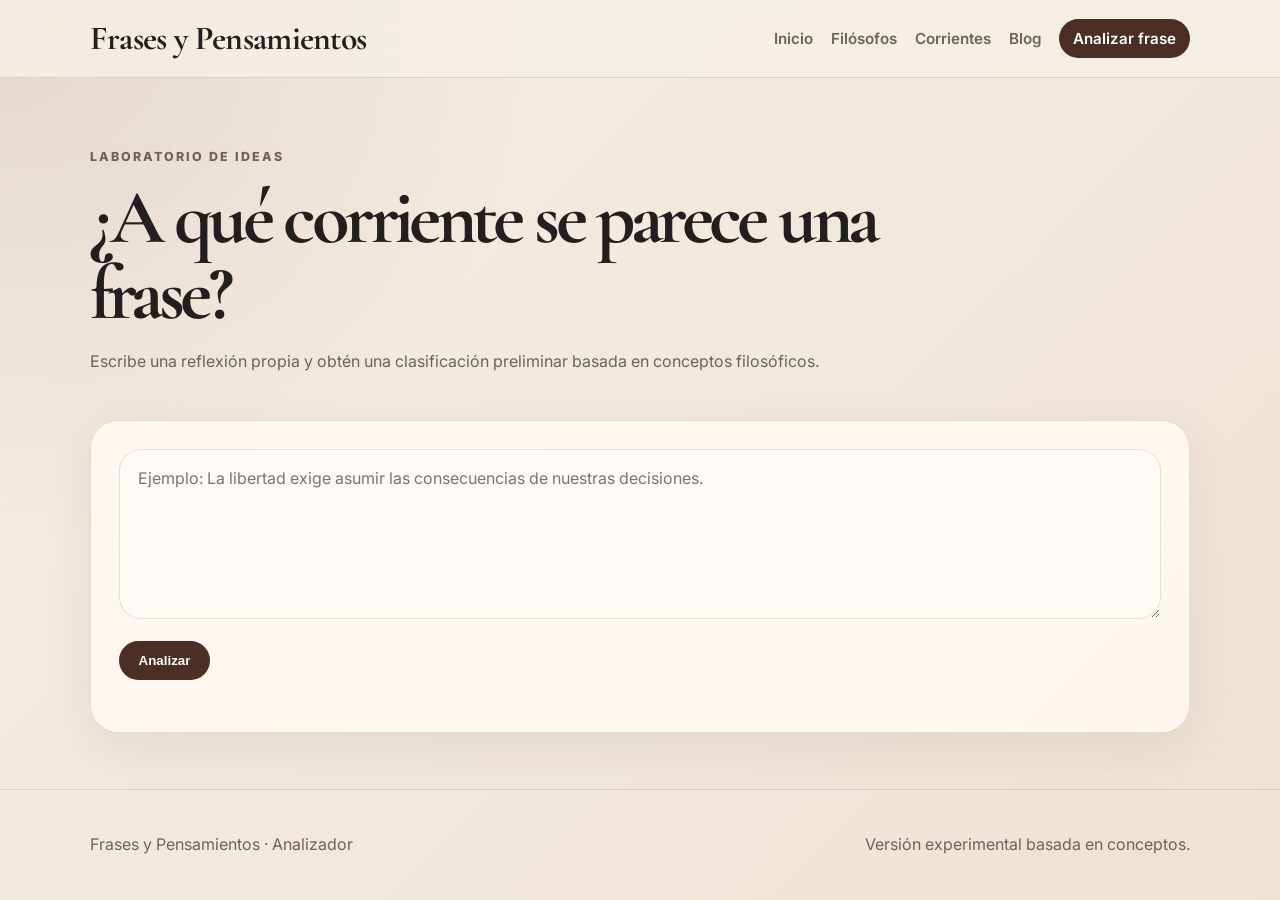
==== analizador.html @ dbc9910f "Agregar analizador filosofico v1" ====
<!DOCTYPE html><html lang='es'><head><meta charset='UTF-8'><meta name='viewport' content='width=device-width, initial-scale=1.0'><title>Analizador | Frases y Pensamientos</title><link rel='preconnect' href='https://fonts.googleapis.com'><link rel='preconnect' href='https://fonts.gstatic.com' crossorigin><link href='https://fonts.googleapis.com/css2?family=Cormorant+Garamond:wght@500;600;700&family=Inter:wght@400;500;600;700&display=swap' rel='stylesheet'><link rel='stylesheet' href='styles.css'></head><body><header class='site-header'><a class='brand' href='index.html'>Frases y Pensamientos</a><nav class='nav'><a href='index.html'>Inicio</a><a href='filosofos.html'>Filósofos</a><a href='corrientes.html'>Corrientes</a><a href='blog.html'>Blog</a><a class='active nav-cta' href='analizador.html'>Analizar frase</a></nav><button class='menu-btn' id='menuBtn'>☰</button></header><main><section class='page-intro'><p class='eyebrow'>Laboratorio de ideas</p><h1>¿A qué corriente se parece una frase?</h1><p>Escribe una reflexión propia y obtén una clasificación preliminar basada en conceptos filosóficos.</p></section><section class='analyzer-panel'><textarea id='phraseInput' placeholder='Ejemplo: La libertad exige asumir las consecuencias de nuestras decisiones.'></textarea><div style='margin-top:18px'><button id='analyzeBtn'>Analizar</button></div><div id='analysisOutput' class='results' style='margin-top:24px'></div></section></main><footer class='footer'><p>Frases y Pensamientos · Analizador</p><p>Versión experimental basada en conceptos.</p></footer><script src='script.js'></script></body></html>
---- styles.css ----
:root {
  --bg: #f5efe6;
  --bg-soft: #fffaf2;
  --text: #231f20;
  --muted: #6f6258;
  --line: rgba(35, 31, 32, 0.12);
  --accent: #8a5a44;
  --accent-dark: #4b2e24;
  --card: rgba(255, 250, 242, 0.86);
  --shadow: 0 24px 70px rgba(47, 33, 24, 0.12);
}

* { box-sizing: border-box; }

body {
  margin: 0;
  font-family: 'Inter', system-ui, sans-serif;
  color: var(--text);
  background:
    radial-gradient(circle at top left, rgba(138, 90, 68, 0.16), transparent 34rem),
    linear-gradient(135deg, var(--bg), #efe2d3);
  min-height: 100vh;
}

img { max-width: 100%; display: block; }

a { color: inherit; text-decoration: none; }

.site-header {
  position: sticky;
  top: 0;
  z-index: 20;
  display: flex;
  align-items: center;
  justify-content: space-between;
  gap: 24px;
  padding: 18px 7vw;
  background: rgba(245, 239, 230, 0.82);
  backdrop-filter: blur(18px);
  border-bottom: 1px solid var(--line);
}

.brand {
  font-family: 'Cormorant Garamond', serif;
  font-size: clamp(1.5rem, 3vw, 2.1rem);
  font-weight: 700;
  letter-spacing: -0.02em;
}

.nav { display: flex; align-items: center; gap: 18px; font-size: 0.95rem; }
.nav a { color: var(--muted); font-weight: 600; }
.nav a:hover, .nav a.active { color: var(--accent-dark); }
.nav-cta {
  padding: 10px 14px;
  border-radius: 999px;
  background: var(--accent-dark);
  color: #fff !important;
}

.menu-btn { display: none; border: 0; background: transparent; font-size: 1.8rem; }

main { padding: 0 7vw 56px; }

.hero {
  display: grid;
  grid-template-columns: 1.08fr 0.92fr;
  gap: 48px;
  align-items: center;
  min-height: calc(100vh - 80px);
  padding: 42px 0;
}

.eyebrow {
  margin: 0 0 12px;
  color: var(--accent);
  font-size: 0.78rem;
  font-weight: 800;
  text-transform: uppercase;
  letter-spacing: 0.16em;
}

h1, h2, h3 {
  font-family: 'Cormorant Garamond', serif;
  line-height: 0.98;
  margin: 0;
}

h1 { font-size: clamp(3rem, 7vw, 6.6rem); letter-spacing: -0.06em; }
h2 { font-size: clamp(2.2rem, 4vw, 4rem); letter-spacing: -0.04em; }
h3 { font-size: 1.8rem; }

.hero-text, .section p, .page-intro p, .card p { color: var(--muted); line-height: 1.8; }
.hero-text { max-width: 720px; font-size: 1.12rem; }

.search-box {
  display: flex;
  gap: 10px;
  margin: 26px 0 18px;
  padding: 8px;
  border: 1px solid var(--line);
  background: rgba(255,255,255,0.5);
  border-radius: 999px;
  box-shadow: var(--shadow);
}
.search-box input {
  flex: 1;
  border: 0;
  outline: 0;
  background: transparent;
  padding: 14px 18px;
  font-size: 1rem;
  color: var(--text);
}
button, .button {
  border: 0;
  border-radius: 999px;
  padding: 12px 20px;
  background: var(--accent-dark);
  color: #fff;
  font-weight: 800;
  cursor: pointer;
}
button:hover, .button:hover { filter: brightness(1.08); }

.hero-card { position: relative; }
.hero-card img {
  width: 100%;
  min-height: 540px;
  object-fit: cover;
  border-radius: 38px;
  box-shadow: var(--shadow);
  filter: saturate(0.72) contrast(0.96);
}
.quote-card {
  position: absolute;
  left: -30px;
  bottom: 36px;
  max-width: 360px;
  padding: 24px;
  background: rgba(255, 250, 242, 0.9);
  backdrop-filter: blur(16px);
  border: 1px solid var(--line);
  border-radius: 24px;
  box-shadow: var(--shadow);
}
.quote-card p { font-family: 'Cormorant Garamond', serif; font-size: 1.7rem; margin: 0 0 10px; }
.quote-card span { color: var(--muted); font-weight: 700; font-size: 0.88rem; }

.section { padding: 70px 0; }
.intro-grid, .cards-grid, .blog-grid {
  display: grid;
  grid-template-columns: repeat(3, 1fr);
  gap: 22px;
}
.feature-card, .card, .result-item, .analyzer-panel {
  background: var(--card);
  border: 1px solid var(--line);
  border-radius: 28px;
  padding: 28px;
  box-shadow: 0 16px 50px rgba(47, 33, 24, 0.08);
}
.feature-card a { color: var(--accent-dark); font-weight: 800; }

.split-section {
  display: grid;
  grid-template-columns: 1fr 1fr;
  gap: 32px;
  align-items: center;
}
.concept-cloud { display: flex; flex-wrap: wrap; gap: 14px; }
.concept-cloud span, .tag {
  border: 1px solid var(--line);
  border-radius: 999px;
  padding: 12px 16px;
  background: rgba(255,255,255,0.45);
  color: var(--accent-dark);
  font-weight: 800;
}

.page-intro { padding: 68px 0 28px; max-width: 900px; }
.page-intro h1 { font-size: clamp(3.1rem, 6vw, 5.8rem); }
.page-tools { margin: 22px 0 34px; max-width: 760px; }
.card img { width: 100%; height: 230px; object-fit: cover; border-radius: 20px; margin-bottom: 20px; filter: saturate(.75); }
.card-meta { display: flex; flex-wrap: wrap; gap: 8px; margin: 14px 0; }
.small { font-size: .9rem; color: var(--muted); }

.results { display: grid; gap: 14px; margin-top: 18px; }
.result-item h3 { margin-bottom: 8px; }
.result-type { color: var(--accent); font-weight: 900; font-size: .72rem; letter-spacing: .13em; text-transform: uppercase; }

.analyzer-panel textarea {
  width: 100%;
  min-height: 170px;
  border: 1px solid var(--line);
  background: rgba(255,255,255,.5);
  border-radius: 22px;
  padding: 18px;
  outline: 0;
  font-family: inherit;
  font-size: 1rem;
  resize: vertical;
}
.score-list { display: grid; gap: 12px; margin-top: 22px; }
.score-row { background: rgba(255,255,255,.5); border: 1px solid var(--line); padding: 16px; border-radius: 18px; }
.score-bar { height: 9px; background: rgba(35,31,32,.1); border-radius: 99px; overflow: hidden; margin-top: 10px; }
.score-fill { height: 100%; background: var(--accent-dark); border-radius: 99px; }

.footer {
  border-top: 1px solid var(--line);
  padding: 28px 7vw;
  color: var(--muted);
  display: flex;
  justify-content: space-between;
  gap: 20px;
}

@media (max-width: 900px) {
  .menu-btn { display: block; }
  .nav {
    display: none;
    position: absolute;
    top: 72px;
    left: 7vw;
    right: 7vw;
    flex-direction: column;
    align-items: flex-start;
    padding: 18px;
    background: var(--bg-soft);
    border: 1px solid var(--line);
    border-radius: 22px;
    box-shadow: var(--shadow);
  }
  .nav.open { display: flex; }
  .hero, .split-section { grid-template-columns: 1fr; min-height: auto; }
  .hero-card img { min-height: 360px; }
  .quote-card { position: static; margin-top: 16px; max-width: none; }
  .intro-grid, .cards-grid, .blog-grid { grid-template-columns: 1fr; }
  .search-box { border-radius: 24px; flex-direction: column; }
  .footer { flex-direction: column; }
}
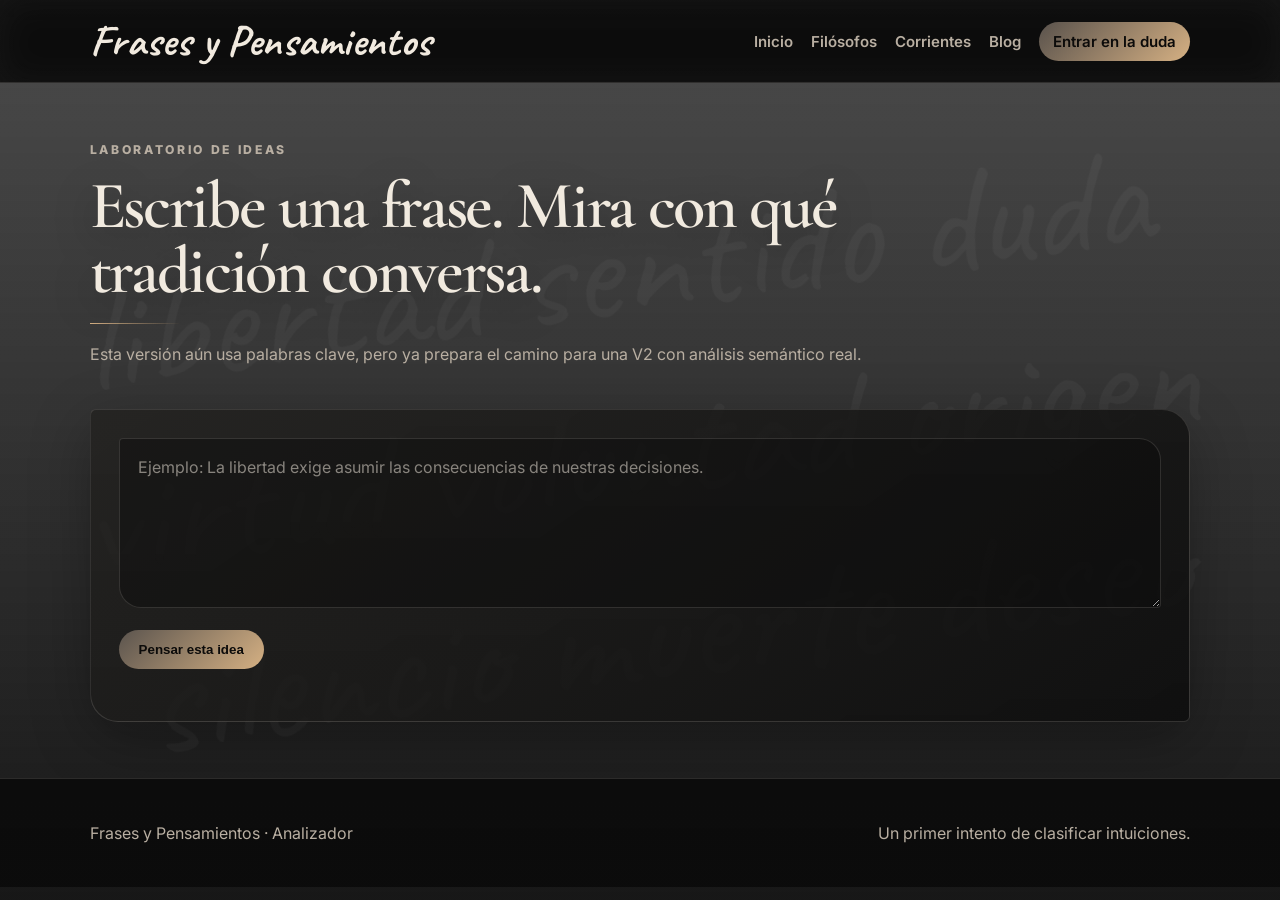
==== commit 9fcef25e: "Ajustar analizador a experiencia reflexiva v1.2" ====
--- a/analizador.html
+++ b/analizador.html
@@ -1 +1 @@
-<!DOCTYPE html><html lang='es'><head><meta charset='UTF-8'><meta name='viewport' content='width=device-width, initial-scale=1.0'><title>Analizador | Frases y Pensamientos</title><link rel='preconnect' href='https://fonts.googleapis.com'><link rel='preconnect' href='https://fonts.gstatic.com' crossorigin><link href='https://fonts.googleapis.com/css2?family=Cormorant+Garamond:wght@500;600;700&family=Inter:wght@400;500;600;700&display=swap' rel='stylesheet'><link rel='stylesheet' href='styles.css'></head><body><header class='site-header'><a class='brand' href='index.html'>Frases y Pensamientos</a><nav class='nav'><a href='index.html'>Inicio</a><a href='filosofos.html'>Filósofos</a><a href='corrientes.html'>Corrientes</a><a href='blog.html'>Blog</a><a class='active nav-cta' href='analizador.html'>Analizar frase</a></nav><button class='menu-btn' id='menuBtn'>☰</button></header><main><section class='page-intro'><p class='eyebrow'>Laboratorio de ideas</p><h1>¿A qué corriente se parece una frase?</h1><p>Escribe una reflexión propia y obtén una clasificación preliminar basada en conceptos filosóficos.</p></section><section class='analyzer-panel'><textarea id='phraseInput' placeholder='Ejemplo: La libertad exige asumir las consecuencias de nuestras decisiones.'></textarea><div style='margin-top:18px'><button id='analyzeBtn'>Analizar</button></div><div id='analysisOutput' class='results' style='margin-top:24px'></div></section></main><footer class='footer'><p>Frases y Pensamientos · Analizador</p><p>Versión experimental basada en conceptos.</p></footer><script src='script.js'></script></body></html>+<!DOCTYPE html><html lang='es'><head><meta charset='UTF-8'><meta name='viewport' content='width=device-width, initial-scale=1.0'><title>Analizador | Frases y Pensamientos</title><link rel='preconnect' href='https://fonts.googleapis.com'><link rel='preconnect' href='https://fonts.gstatic.com' crossorigin><link href='https://fonts.googleapis.com/css2?family=Caveat:wght@500;600;700&family=Cormorant+Garamond:wght@500;600;700&family=Inter:wght@400;500;600;700&display=swap' rel='stylesheet'><link rel='stylesheet' href='styles.css'></head><body><header class='site-header'><a class='brand' href='index.html'>Frases y Pensamientos</a><nav class='nav'><a href='index.html'>Inicio</a><a href='filosofos.html'>Filósofos</a><a href='corrientes.html'>Corrientes</a><a href='blog.html'>Blog</a><a class='active nav-cta' href='analizador.html'>Entrar en la duda</a></nav><button class='menu-btn' id='menuBtn'>☰</button></header><main><section class='page-intro'><p class='eyebrow'>Laboratorio de ideas</p><h1>Escribe una frase. Mira con qué tradición conversa.</h1><p>Esta versión aún usa palabras clave, pero ya prepara el camino para una V2 con análisis semántico real.</p></section><section class='analyzer-panel'><textarea id='phraseInput' placeholder='Ejemplo: La libertad exige asumir las consecuencias de nuestras decisiones.'></textarea><div style='margin-top:18px'><button id='analyzeBtn'>Pensar esta idea</button></div><div id='analysisOutput' class='results' style='margin-top:24px'></div></section></main><footer class='footer'><p>Frases y Pensamientos · Analizador</p><p>Un primer intento de clasificar intuiciones.</p></footer><script src='script.js'></script></body></html>
--- a/styles.css
+++ b/styles.css
@@ -1,29 +1,48 @@
 :root {
-  --bg: #f5efe6;
-  --bg-soft: #fffaf2;
-  --text: #231f20;
-  --muted: #6f6258;
-  --line: rgba(35, 31, 32, 0.12);
-  --accent: #8a5a44;
-  --accent-dark: #4b2e24;
-  --card: rgba(255, 250, 242, 0.86);
-  --shadow: 0 24px 70px rgba(47, 33, 24, 0.12);
+  --bg: #0f0f0f;
+  --bg-soft: #191817;
+  --text: #f1eadf;
+  --muted: #b9afa2;
+  --line: rgba(241, 234, 223, 0.14);
+  --accent: #a67c52;
+  --accent-dark: #d5b083;
+  --card: rgba(27, 26, 25, 0.82);
+  --shadow: 0 28px 90px rgba(0, 0, 0, 0.48);
 }
 
 * { box-sizing: border-box; }
-
+html { scroll-behavior: smooth; }
 body {
   margin: 0;
   font-family: 'Inter', system-ui, sans-serif;
   color: var(--text);
   background:
-    radial-gradient(circle at top left, rgba(138, 90, 68, 0.16), transparent 34rem),
-    linear-gradient(135deg, var(--bg), #efe2d3);
+    linear-gradient(rgba(6, 6, 6, 0.72), rgba(9, 9, 9, 0.94)),
+    url('https://images.unsplash.com/photo-1518005020951-eccb494ad742?auto=format&fit=crop&w=1800&q=80');
+  background-size: cover;
+  background-attachment: fixed;
+  background-position: center;
   min-height: 100vh;
 }
 
+body::before {
+  content: 'libertad   sentido   duda   virtud   voluntad   origen   silencio   muerte   deseo';
+  position: fixed;
+  inset: 0;
+  pointer-events: none;
+  display: flex;
+  align-items: center;
+  justify-content: center;
+  color: rgba(255,255,255,.035);
+  font-family: 'Caveat', cursive;
+  font-size: clamp(4rem, 12vw, 12rem);
+  line-height: 1.2;
+  text-align: center;
+  transform: rotate(-8deg);
+  mix-blend-mode: screen;
+}
+
 img { max-width: 100%; display: block; }
-
 a { color: inherit; text-decoration: none; }
 
 .site-header {
@@ -34,71 +53,82 @@
   align-items: center;
   justify-content: space-between;
   gap: 24px;
-  padding: 18px 7vw;
-  background: rgba(245, 239, 230, 0.82);
+  padding: 14px 7vw;
+  background: rgba(10, 10, 10, 0.78);
   backdrop-filter: blur(18px);
   border-bottom: 1px solid var(--line);
 }
 
 .brand {
-  font-family: 'Cormorant Garamond', serif;
-  font-size: clamp(1.5rem, 3vw, 2.1rem);
+  font-family: 'Caveat', cursive;
+  font-size: clamp(1.9rem, 3.6vw, 2.7rem);
   font-weight: 700;
-  letter-spacing: -0.02em;
-}
-
-.nav { display: flex; align-items: center; gap: 18px; font-size: 0.95rem; }
+  letter-spacing: 0.01em;
+  color: var(--text);
+}
+
+.nav { display: flex; align-items: center; gap: 18px; font-size: 0.94rem; }
 .nav a { color: var(--muted); font-weight: 600; }
 .nav a:hover, .nav a.active { color: var(--accent-dark); }
 .nav-cta {
   padding: 10px 14px;
   border-radius: 999px;
-  background: var(--accent-dark);
-  color: #fff !important;
-}
-
-.menu-btn { display: none; border: 0; background: transparent; font-size: 1.8rem; }
-
-main { padding: 0 7vw 56px; }
+  background: linear-gradient(135deg, #59524c, #d5b083);
+  color: #0c0b0a !important;
+}
+
+.menu-btn { display: none; border: 0; background: transparent; color: var(--text); font-size: 1.8rem; }
+main { padding: 0 7vw 56px; position: relative; z-index: 1; }
 
 .hero {
   display: grid;
   grid-template-columns: 1.08fr 0.92fr;
-  gap: 48px;
+  gap: 42px;
   align-items: center;
   min-height: calc(100vh - 80px);
   padding: 42px 0;
 }
+.compact-hero { min-height: 72vh; padding: 34px 0 24px; }
 
 .eyebrow {
   margin: 0 0 12px;
-  color: var(--accent);
-  font-size: 0.78rem;
+  color: var(--accent-dark);
+  font-size: 0.76rem;
   font-weight: 800;
   text-transform: uppercase;
-  letter-spacing: 0.16em;
+  letter-spacing: 0.22em;
 }
 
 h1, h2, h3 {
-  font-family: 'Cormorant Garamond', serif;
+  font-family: 'Cormorant Garamond', 'Georgia', serif;
   line-height: 0.98;
   margin: 0;
-}
-
-h1 { font-size: clamp(3rem, 7vw, 6.6rem); letter-spacing: -0.06em; }
-h2 { font-size: clamp(2.2rem, 4vw, 4rem); letter-spacing: -0.04em; }
-h3 { font-size: 1.8rem; }
+  font-weight: 600;
+  text-shadow: 0 12px 40px rgba(0,0,0,.42);
+}
+h1 { font-size: clamp(2.9rem, 6vw, 5.7rem); letter-spacing: -0.035em; }
+h2 { font-size: clamp(2.1rem, 3.6vw, 3.6rem); letter-spacing: -0.03em; }
+h3 { font-size: 1.85rem; }
+
+.hero h1::after, .page-intro h1::after, .article-shell h1::after {
+  content: '';
+  display: block;
+  width: 92px;
+  height: 1px;
+  margin: 20px 0 0;
+  background: linear-gradient(90deg, var(--accent-dark), transparent);
+}
 
 .hero-text, .section p, .page-intro p, .card p { color: var(--muted); line-height: 1.8; }
-.hero-text { max-width: 720px; font-size: 1.12rem; }
+.hero-text { max-width: 700px; font-size: 1.08rem; }
 
 .search-box {
   display: flex;
   gap: 10px;
-  margin: 26px 0 18px;
+  margin: 22px 0 16px;
   padding: 8px;
   border: 1px solid var(--line);
-  background: rgba(255,255,255,0.5);
+  background: rgba(13, 13, 13, 0.72);
   border-radius: 999px;
   box-shadow: var(--shadow);
 }
@@ -111,107 +141,155 @@
   font-size: 1rem;
   color: var(--text);
 }
+.search-box input::placeholder, textarea::placeholder { color: rgba(241,234,223,.52); }
 button, .button {
   border: 0;
   border-radius: 999px;
   padding: 12px 20px;
-  background: var(--accent-dark);
-  color: #fff;
+  background: linear-gradient(135deg, #5b544e, #d5b083);
+  color: #0c0b0a;
+  font-weight: 900;
+  cursor: pointer;
+}
+button:hover, .button:hover { filter: brightness(1.08); }
+
+.quick-topics { display: flex; flex-wrap: wrap; gap: 9px; margin-top: 8px; }
+.quick-topics span, .question-pill, .tag {
+  border: 1px solid var(--line);
+  border-radius: 999px;
+  padding: 10px 14px;
+  background: rgba(255,255,255,.04);
+  color: var(--accent-dark);
   font-weight: 800;
-  cursor: pointer;
-}
-button:hover, .button:hover { filter: brightness(1.08); }
+}
 
 .hero-card { position: relative; }
 .hero-card img {
   width: 100%;
   min-height: 540px;
   object-fit: cover;
-  border-radius: 38px;
+  border-radius: 8px 46px 8px 46px;
   box-shadow: var(--shadow);
-  filter: saturate(0.72) contrast(0.96);
-}
+  filter: grayscale(.84) contrast(1.12) brightness(.58);
+  border: 1px solid var(--line);
+}
+.compact-hero .hero-card img { min-height: 420px; max-height: 500px; }
 .quote-card {
   position: absolute;
   left: -30px;
-  bottom: 36px;
-  max-width: 360px;
+  bottom: 28px;
+  max-width: 390px;
   padding: 24px;
-  background: rgba(255, 250, 242, 0.9);
+  background: rgba(14, 14, 14, 0.9);
   backdrop-filter: blur(16px);
   border: 1px solid var(--line);
-  border-radius: 24px;
+  border-radius: 3px 24px 3px 24px;
   box-shadow: var(--shadow);
 }
-.quote-card p { font-family: 'Cormorant Garamond', serif; font-size: 1.7rem; margin: 0 0 10px; }
+.quote-card p { font-family: 'Caveat', cursive; font-size: 2.15rem; line-height: 1.05; margin: 0 0 10px; color: var(--text); }
 .quote-card span { color: var(--muted); font-weight: 700; font-size: 0.88rem; }
 
-.section { padding: 70px 0; }
-.intro-grid, .cards-grid, .blog-grid {
-  display: grid;
-  grid-template-columns: repeat(3, 1fr);
-  gap: 22px;
-}
-.feature-card, .card, .result-item, .analyzer-panel {
-  background: var(--card);
-  border: 1px solid var(--line);
-  border-radius: 28px;
+.section { padding: 58px 0; }
+.intro-grid, .cards-grid, .blog-grid, .door-grid { display: grid; grid-template-columns: repeat(3, 1fr); gap: 22px; }
+.feature-card, .card, .result-item, .analyzer-panel, .thought-door, .archive-card {
+  background: linear-gradient(145deg, rgba(36,35,33,.86), rgba(15,15,15,.9));
+  border: 1px solid var(--line);
+  border-radius: 6px 28px 6px 28px;
   padding: 28px;
-  box-shadow: 0 16px 50px rgba(47, 33, 24, 0.08);
-}
-.feature-card a { color: var(--accent-dark); font-weight: 800; }
-
-.split-section {
-  display: grid;
-  grid-template-columns: 1fr 1fr;
-  gap: 32px;
+  box-shadow: 0 18px 60px rgba(0, 0, 0, 0.32);
+}
+.feature-card a, .thought-door a { color: var(--accent-dark); font-weight: 900; }
+.path-grid h2 { font-size: clamp(2rem, 3vw, 3rem); }
+
+.question-grid { display: flex; flex-wrap: wrap; gap: 12px; margin-top: 22px; }
+.question-pill { transition: transform .35s ease, background .35s ease; }
+.question-pill:hover { transform: translateY(-3px); background: rgba(213,176,131,.12); }
+
+.thought-door h3, .archive-card h3, .essay-card h3 { font-family: 'Caveat', cursive; font-size: 2.55rem; line-height: .95; }
+.origin { color: var(--accent-dark) !important; font-size: .9rem; font-weight: 800; }
+.essay-opening { font-family: 'Cormorant Garamond', serif; font-size: 1.25rem; color: var(--text) !important; }
+.current-card blockquote {
+  margin: 16px 0;
+  padding-left: 18px;
+  border-left: 1px solid var(--accent-dark);
+  color: var(--text);
+  font-family: 'Caveat', cursive;
+  font-size: 2rem;
+  line-height: 1.05;
+}
+
+.split-section { display: grid; grid-template-columns: .8fr 1.2fr; gap: 32px; align-items: start; }
+.archive-grid { display: grid; grid-template-columns: repeat(2, 1fr); gap: 16px; }
+.map-grid { display: grid; gap: 14px; margin-top: 22px; }
+.map-row {
+  display: flex;
   align-items: center;
-}
-.concept-cloud { display: flex; flex-wrap: wrap; gap: 14px; }
-.concept-cloud span, .tag {
-  border: 1px solid var(--line);
-  border-radius: 999px;
-  padding: 12px 16px;
-  background: rgba(255,255,255,0.45);
-  color: var(--accent-dark);
-  font-weight: 800;
-}
-
-.page-intro { padding: 68px 0 28px; max-width: 900px; }
-.page-intro h1 { font-size: clamp(3.1rem, 6vw, 5.8rem); }
+  flex-wrap: wrap;
+  gap: 10px;
+  padding: 18px;
+  border: 1px solid var(--line);
+  border-radius: 20px;
+  background: rgba(255,255,255,.035);
+}
+.map-row span { font-weight: 800; color: var(--text); }
+.map-row b { color: var(--accent-dark); }
+
+.page-intro { padding: 56px 0 24px; max-width: 900px; }
+.page-intro h1 { font-size: clamp(3rem, 5.2vw, 5.4rem); }
 .page-tools { margin: 22px 0 34px; max-width: 760px; }
-.card img { width: 100%; height: 230px; object-fit: cover; border-radius: 20px; margin-bottom: 20px; filter: saturate(.75); }
+.card img { width: 100%; height: 230px; object-fit: cover; border-radius: 4px 24px 4px 24px; margin-bottom: 20px; filter: grayscale(.92) contrast(1.12) brightness(.66); border: 1px solid var(--line); }
 .card-meta { display: flex; flex-wrap: wrap; gap: 8px; margin: 14px 0; }
 .small { font-size: .9rem; color: var(--muted); }
 
 .results { display: grid; gap: 14px; margin-top: 18px; }
 .result-item h3 { margin-bottom: 8px; }
-.result-type { color: var(--accent); font-weight: 900; font-size: .72rem; letter-spacing: .13em; text-transform: uppercase; }
+.result-type { color: var(--accent-dark); font-weight: 900; font-size: .72rem; letter-spacing: .13em; text-transform: uppercase; }
 
 .analyzer-panel textarea {
   width: 100%;
   min-height: 170px;
   border: 1px solid var(--line);
-  background: rgba(255,255,255,.5);
-  border-radius: 22px;
+  background: rgba(11,10,10,.42);
+  color: var(--text);
+  border-radius: 4px 22px 4px 22px;
   padding: 18px;
   outline: 0;
-  font-family: inherit;
+  font-family: 'Inter', system-ui, sans-serif;
   font-size: 1rem;
   resize: vertical;
 }
 .score-list { display: grid; gap: 12px; margin-top: 22px; }
-.score-row { background: rgba(255,255,255,.5); border: 1px solid var(--line); padding: 16px; border-radius: 18px; }
-.score-bar { height: 9px; background: rgba(35,31,32,.1); border-radius: 99px; overflow: hidden; margin-top: 10px; }
+.score-row { background: rgba(255,255,255,.04); border: 1px solid var(--line); padding: 16px; border-radius: 18px; }
+.score-bar { height: 9px; background: rgba(238,226,208,.1); border-radius: 99px; overflow: hidden; margin-top: 10px; }
 .score-fill { height: 100%; background: var(--accent-dark); border-radius: 99px; }
 
+.article-shell {
+  max-width: 790px;
+  margin: 54px auto;
+  padding: clamp(28px, 6vw, 70px);
+  background: linear-gradient(145deg, rgba(32,31,29,.9), rgba(12,12,12,.92));
+  border: 1px solid var(--line);
+  border-radius: 4px 34px 4px 34px;
+  box-shadow: var(--shadow);
+}
+.article-shell h1 { font-family: 'Caveat', cursive; font-size: clamp(3.2rem, 7vw, 6rem); }
+.article-shell p { color: var(--muted); line-height: 1.9; font-size: 1.05rem; }
+.article-lead { font-family: 'Cormorant Garamond', serif; color: var(--text) !important; font-size: 1.55rem !important; }
+.article-shell blockquote { margin: 32px 0; padding-left: 20px; border-left: 1px solid var(--accent-dark); font-family: 'Caveat', cursive; font-size: 2.1rem; line-height: 1.05; }
+
+.fade-in { animation: fadeIn .8s ease both; }
+@keyframes fadeIn { from { opacity: 0; transform: translateY(12px); } to { opacity: 1; transform: translateY(0); } }
+
 .footer {
+  position: relative;
+  z-index: 1;
   border-top: 1px solid var(--line);
   padding: 28px 7vw;
   color: var(--muted);
   display: flex;
   justify-content: space-between;
   gap: 20px;
+  background: rgba(8,8,8,.76);
 }
 
 @media (max-width: 900px) {
@@ -232,9 +310,10 @@
   }
   .nav.open { display: flex; }
   .hero, .split-section { grid-template-columns: 1fr; min-height: auto; }
-  .hero-card img { min-height: 360px; }
+  .compact-hero { min-height: auto; }
+  .hero-card img, .compact-hero .hero-card img { min-height: 300px; }
   .quote-card { position: static; margin-top: 16px; max-width: none; }
-  .intro-grid, .cards-grid, .blog-grid { grid-template-columns: 1fr; }
+  .intro-grid, .cards-grid, .blog-grid, .door-grid, .archive-grid { grid-template-columns: 1fr; }
   .search-box { border-radius: 24px; flex-direction: column; }
   .footer { flex-direction: column; }
 }
